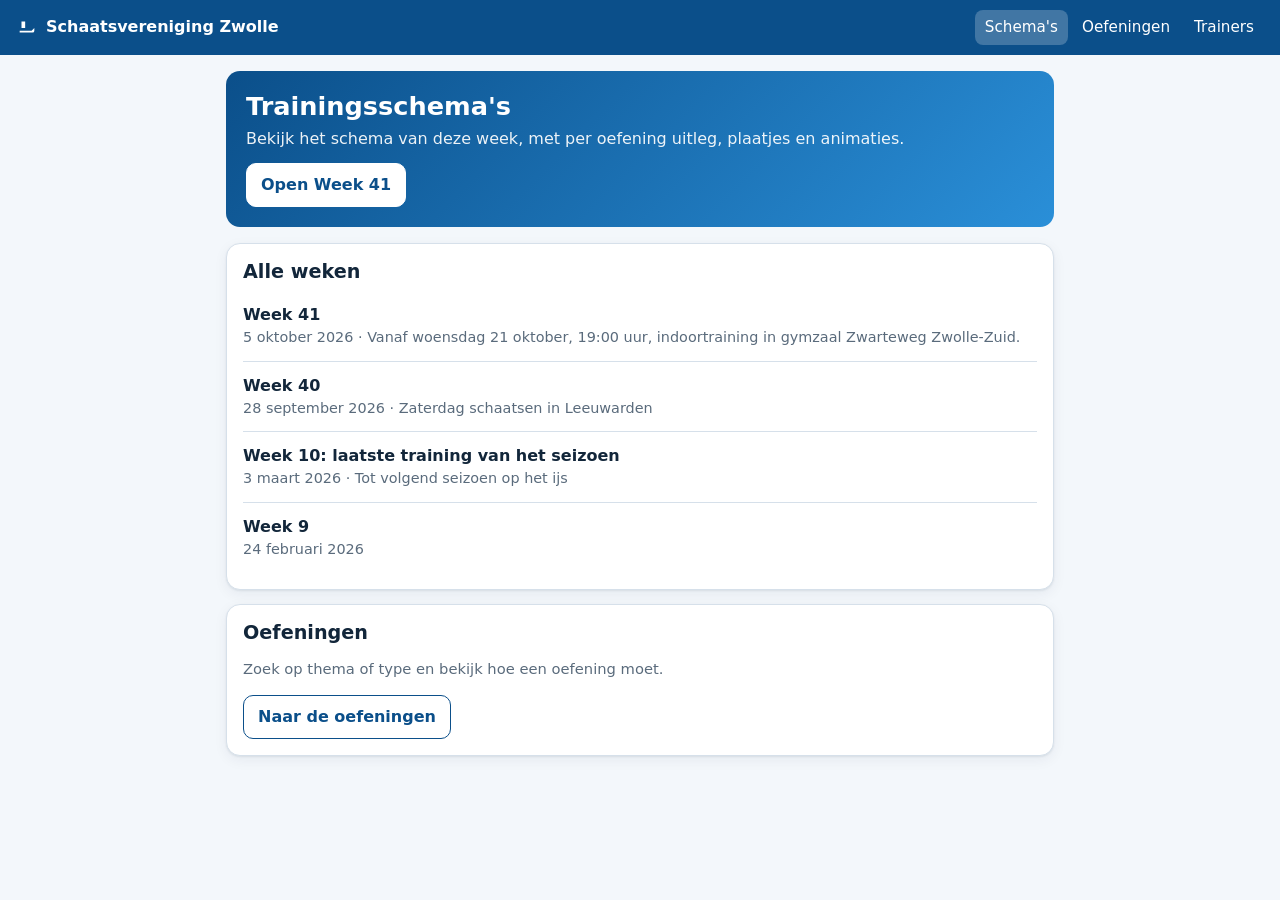
==== v2/index.html @ 3f90c41f "Versie 2: clubcode, oefening maken, eigen animaties en publicatiedienst - v2/ naast de huidige site," ====
<!doctype html>
<html lang="nl">
<head>
<meta charset="utf-8">
<meta name="viewport" content="width=device-width, initial-scale=1">
<meta name="theme-color" content="#0b4f8a">
<title>Trainingsschema's Schaatsvereniging Zwolle (v2)</title>
<link rel="stylesheet" href="css/style.css">
</head>
<body>
<header class="topbar">
  <a class="brand" href="#/">
    <svg viewBox="0 0 24 24" width="22" height="22" aria-hidden="true"><path d="M4 16h13l3-3v3a2 2 0 0 1-2 2H4zM6 6h4v7H6z" fill="currentColor"/></svg>
    <span>Schaatsvereniging Zwolle</span>
  </a>
  <nav>
    <a href="#/" data-nav="home">Schema's</a>
    <a href="#/oefeningen" data-nav="oefeningen">Oefeningen</a>
    <a href="#/bouwer" data-nav="bouwer" class="trainer">Trainers</a>
  </nav>
</header>
<main id="app" tabindex="-1"><p class="laden">Laden…</p></main>
<div id="toast" role="status" aria-live="polite"></div>
<dialog id="lightbox"><img alt=""><p></p><button type="button" class="knop">Sluiten</button></dialog>
<script src="js/anim.js"></script>
<script src="js/publiceren.js"></script>
<script src="js/editor.js"></script>
<script src="js/app.js"></script>
</body>
</html>
---- v2/css/style.css ----
:root {
  --bg: #f3f7fb; --kaart: #ffffff; --tekst: #12263a; --zacht: #5a6b7c; --rand: #d6e0ea;
  --accent: #0b4f8a; --accent-tekst: #ffffff; --accent-licht: #e1eefa;
  --droog: #2f7d4f; --ijs: #0b6fb8; --weekend: #b8650b; --rust: #6b7785;
  --z1: #5aa9d6; --z2: #4caf7a; --z3: #d4b21e; --z4: #e0802a; --z5: #d23c3c;
  --schaduw: 0 1px 2px rgba(10,40,70,.08), 0 4px 14px rgba(10,40,70,.06);
  --radius: 14px;
}
@media (prefers-color-scheme: dark) {
  :root {
    --bg: #0d1722; --kaart: #15222f; --tekst: #e6eef6; --zacht: #9db0c2; --rand: #27384a;
    --accent: #6fb4f0; --accent-tekst: #08243d; --accent-licht: #1a3550;
    --droog: #5bc487; --ijs: #5fb0f0; --weekend: #f0a251; --rust: #94a3b3;
    --schaduw: 0 1px 2px rgba(0,0,0,.4);
  }
}
* { box-sizing: border-box; }
html { -webkit-text-size-adjust: 100%; }
body { margin: 0; background: var(--bg); color: var(--tekst); font: 16px/1.5 system-ui, -apple-system, "Segoe UI", Roboto, sans-serif; }
a { color: var(--accent); }
h1, h2, h3 { line-height: 1.2; margin: 0 0 .4em; }
h1 { font-size: 1.6rem; } h2 { font-size: 1.2rem; } h3 { font-size: 1.05rem; }
.topbar { position: sticky; top: 0; z-index: 10; display: flex; align-items: center; justify-content: space-between; gap: 12px; padding: 10px 16px; background: var(--accent); color: var(--accent-tekst); }
.topbar a { color: inherit; text-decoration: none; }
.brand { display: flex; align-items: center; gap: 8px; font-weight: 700; }
.topbar nav { display: flex; gap: 4px; }
.topbar nav a { padding: 6px 10px; border-radius: 8px; font-size: .95rem; }
.topbar nav a.actief { background: rgba(255,255,255,.22); }
@media (prefers-color-scheme: dark) { .topbar nav a.actief { background: rgba(0,0,0,.18); } }
@media (max-width: 520px) { .brand span { display: none; } .topbar nav { width: 100%; justify-content: space-between; } }
main { max-width: 860px; margin: 0 auto; padding: 16px; outline: none; }
.laden { color: var(--zacht); }
.kaart { background: var(--kaart); border: 1px solid var(--rand); border-radius: var(--radius); box-shadow: var(--schaduw); padding: 16px; margin: 0 0 14px; }
.hero { background: linear-gradient(135deg, var(--accent), #2a8fd8); color: #fff; border-radius: var(--radius); padding: 20px; margin-bottom: 16px; }
@media (prefers-color-scheme: dark) { .hero { background: linear-gradient(135deg, #14406b, #1e6aa8); } }
.hero h1 { margin-bottom: .2em; } .hero p { margin: .2em 0 .8em; opacity: .92; }
.knop { display: inline-flex; align-items: center; gap: 6px; padding: 9px 14px; border: 1px solid var(--accent); background: var(--accent); color: var(--accent-tekst); border-radius: 10px; font: inherit; font-weight: 600; cursor: pointer; text-decoration: none; }
.knop.licht { background: transparent; color: var(--accent); }
.hero .knop { background: #fff; color: #0b4f8a; border-color: #fff; }
.knop.klein { padding: 5px 10px; font-size: .88rem; }
.knop.gevaar { background: transparent; color: #c0392b; border-color: #c0392b; }
.rij { display: flex; flex-wrap: wrap; gap: 8px; align-items: center; }
.chip { display: inline-block; padding: 2px 10px; border-radius: 999px; font-size: .8rem; font-weight: 600; background: var(--accent-licht); color: var(--accent); }
.chip.droog { background: color-mix(in srgb, var(--droog) 16%, transparent); color: var(--droog); }
.chip.ijs { background: color-mix(in srgb, var(--ijs) 16%, transparent); color: var(--ijs); }
.chip.weekend { background: color-mix(in srgb, var(--weekend) 16%, transparent); color: var(--weekend); }
.chip.rust { background: color-mix(in srgb, var(--rust) 16%, transparent); color: var(--rust); }
.zone { color: #fff; } .zone.z1 { background: var(--z1); } .zone.z2 { background: var(--z2); } .zone.z3 { background: var(--z3); color: #222; } .zone.z4 { background: var(--z4); } .zone.z5 { background: var(--z5); }
.weeklijst { list-style: none; margin: 0; padding: 0; }
.weeklijst li a { display: block; padding: 12px 0; border-bottom: 1px solid var(--rand); text-decoration: none; color: inherit; }
.weeklijst li:last-child a { border-bottom: 0; }
.weeklijst .titel { font-weight: 600; } .weeklijst .sub { color: var(--zacht); font-size: .9rem; }
.sessie-kop { display: flex; flex-wrap: wrap; justify-content: space-between; gap: 6px 12px; margin-bottom: 8px; }
.sessie-kop .datum { font-weight: 700; font-size: 1.1rem; }
.sessie-kop .datum::first-letter { text-transform: uppercase; }
.meta { color: var(--zacht); font-size: .92rem; }
.blok { border-top: 1px solid var(--rand); padding: 12px 0 4px; }
.blok-kop { display: flex; flex-wrap: wrap; align-items: center; gap: 8px; margin-bottom: 6px; }
.blok-kop h3 { margin: 0; flex: 1 1 auto; }
.minuten { font-variant-numeric: tabular-nums; font-weight: 700; color: var(--accent); }
.item { margin: 0 0 10px; }
.item .detail { margin: 0 0 4px; }
details.oef { background: var(--bg); border: 1px solid var(--rand); border-radius: 10px; padding: 0; }
details.oef > summary { cursor: pointer; padding: 8px 12px; font-weight: 600; font-size: .95rem; list-style: none; display: flex; align-items: center; gap: 8px; }
details.oef > summary::before { content: "▸"; color: var(--accent); transition: transform .15s; }
details.oef[open] > summary::before { transform: rotate(90deg); }
details.oef > summary::-webkit-details-marker { display: none; }
.oef-body { padding: 4px 12px 12px; }
.oef-body ul { margin: .3em 0 .6em 1.1em; padding: 0; }
.beelden { display: grid; grid-template-columns: repeat(auto-fit, minmax(220px, 1fr)); gap: 10px; margin-top: 8px; }
figure { margin: 0; } figure img { width: 100%; height: auto; border-radius: 10px; display: block; cursor: zoom-in; background: #000; }
figcaption { font-size: .85rem; color: var(--zacht); margin-top: 4px; }
.anim { background: var(--kaart); border: 1px solid var(--rand); border-radius: 10px; padding: 6px; }
.anim svg { width: 100%; height: auto; display: block; }
.video { position: relative; aspect-ratio: 16/9; background: #000; border-radius: 10px; overflow: hidden; }
.video iframe, .video button { position: absolute; inset: 0; width: 100%; height: 100%; border: 0; }
.video button { background: #111 center/cover; color: #fff; font: inherit; cursor: pointer; border: 0; }
.tekstblok { white-space: pre-line; }
.legenda { display: grid; gap: 6px; margin: 0; padding: 0; list-style: none; }
.legenda li { display: grid; grid-template-columns: 90px 70px 1fr; gap: 8px; align-items: center; font-size: .9rem; }
@media (max-width: 520px) { .legenda li { grid-template-columns: 80px 1fr; } .legenda li .gevoel { grid-column: 1 / -1; color: var(--zacht); } }
.filters { display: grid; gap: 10px; margin-bottom: 14px; }
input[type=text], input[type=search], input[type=date], input[type=time], input[type=number], input[type=password], select, textarea { width: 100%; padding: 9px 10px; border: 1px solid var(--rand); border-radius: 10px; background: var(--kaart); color: var(--tekst); font: inherit; }
textarea { min-height: 80px; resize: vertical; }
label { display: grid; gap: 3px; font-size: .85rem; color: var(--zacht); font-weight: 600; }
.chips { display: flex; flex-wrap: wrap; gap: 6px; }
.chips button { border: 1px solid var(--rand); background: var(--kaart); color: var(--tekst); padding: 4px 11px; border-radius: 999px; font: inherit; font-size: .88rem; cursor: pointer; }
.chips button[aria-pressed=true] { background: var(--accent); color: var(--accent-tekst); border-color: var(--accent); }
.formraster { display: grid; grid-template-columns: repeat(auto-fit, minmax(160px, 1fr)); gap: 10px; }
.formraster .breed { grid-column: 1 / -1; }
.bouw-sessie { border-left: 4px solid var(--accent); }
.bouw-blok { background: var(--bg); border: 1px solid var(--rand); border-radius: 10px; padding: 10px; margin: 10px 0; }
.bouw-item { display: grid; grid-template-columns: minmax(0, 1fr) auto; gap: 8px; margin-top: 8px; }
.bouw-item .velden { display: grid; gap: 6px; }
pre.json { background: #0c1a28; color: #cfe3f5; padding: 12px; border-radius: 10px; overflow: auto; max-height: 320px; font-size: .8rem; }
#toast { position: fixed; left: 50%; bottom: 24px; transform: translate(-50%, 20px); background: #12263a; color: #fff; padding: 10px 16px; border-radius: 10px; opacity: 0; pointer-events: none; transition: .25s; z-index: 50; }
#toast.zichtbaar { opacity: 1; transform: translate(-50%, 0); }
dialog#lightbox { border: 0; border-radius: 14px; padding: 12px; max-width: min(92vw, 720px); background: var(--kaart); color: var(--tekst); }
dialog#lightbox::backdrop { background: rgba(0,0,0,.7); }
dialog#lightbox img { max-width: 100%; max-height: 70vh; display: block; margin: 0 auto 8px; }
.leeg { color: var(--zacht); text-align: center; padding: 24px 0; }
.terug { display: inline-block; margin-bottom: 10px; text-decoration: none; }
.kader { background: var(--accent-licht); color: var(--tekst); border-radius: 10px; padding: 10px 12px; margin: 8px 0; font-size: .93rem; }
@media print {
  .topbar, .rij .knop, #toast { display: none !important; }
  body { background: #fff; color: #000; } .kaart { box-shadow: none; break-inside: avoid; }
  details.oef > .oef-body { display: block; }
}
@media (prefers-reduced-motion: reduce) { * { transition: none !important; } }
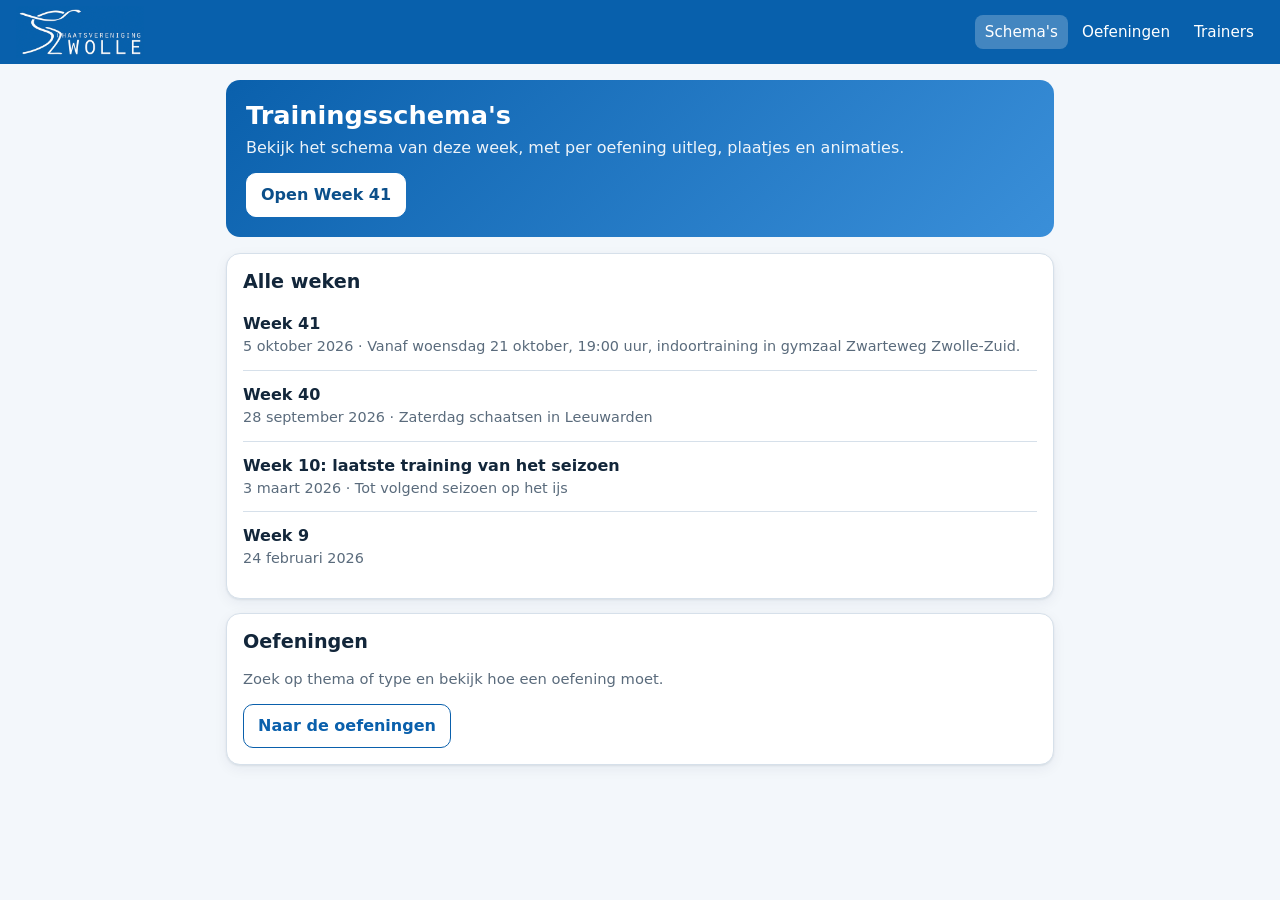
==== commit 61ab15a9: "Versie 2 wordt de hoofdsite, met logo en clubkleuren - v2-code (clubcode, oefening maken, eigen anim" ====
--- a/v2/index.html
+++ b/v2/index.html
@@ -1,30 +1,6 @@
 <!doctype html>
-<html lang="nl">
-<head>
-<meta charset="utf-8">
-<meta name="viewport" content="width=device-width, initial-scale=1">
-<meta name="theme-color" content="#0b4f8a">
-<title>Trainingsschema's Schaatsvereniging Zwolle (v2)</title>
-<link rel="stylesheet" href="css/style.css">
-</head>
-<body>
-<header class="topbar">
-  <a class="brand" href="#/">
-    <svg viewBox="0 0 24 24" width="22" height="22" aria-hidden="true"><path d="M4 16h13l3-3v3a2 2 0 0 1-2 2H4zM6 6h4v7H6z" fill="currentColor"/></svg>
-    <span>Schaatsvereniging Zwolle</span>
-  </a>
-  <nav>
-    <a href="#/" data-nav="home">Schema's</a>
-    <a href="#/oefeningen" data-nav="oefeningen">Oefeningen</a>
-    <a href="#/bouwer" data-nav="bouwer" class="trainer">Trainers</a>
-  </nav>
-</header>
-<main id="app" tabindex="-1"><p class="laden">Laden…</p></main>
-<div id="toast" role="status" aria-live="polite"></div>
-<dialog id="lightbox"><img alt=""><p></p><button type="button" class="knop">Sluiten</button></dialog>
-<script src="js/anim.js"></script>
-<script src="js/publiceren.js"></script>
-<script src="js/editor.js"></script>
-<script src="js/app.js"></script>
-</body>
-</html>
+<html lang="nl"><head><meta charset="utf-8"><meta name="viewport" content="width=device-width, initial-scale=1">
+<title>Doorsturen…</title>
+<script>location.replace('../' + location.hash);</script>
+<noscript><meta http-equiv="refresh" content="0; url=../"></noscript>
+</head><body><p>Deze pagina is verhuisd. <a href="../">Ga naar de nieuwe pagina</a>.</p></body></html>
